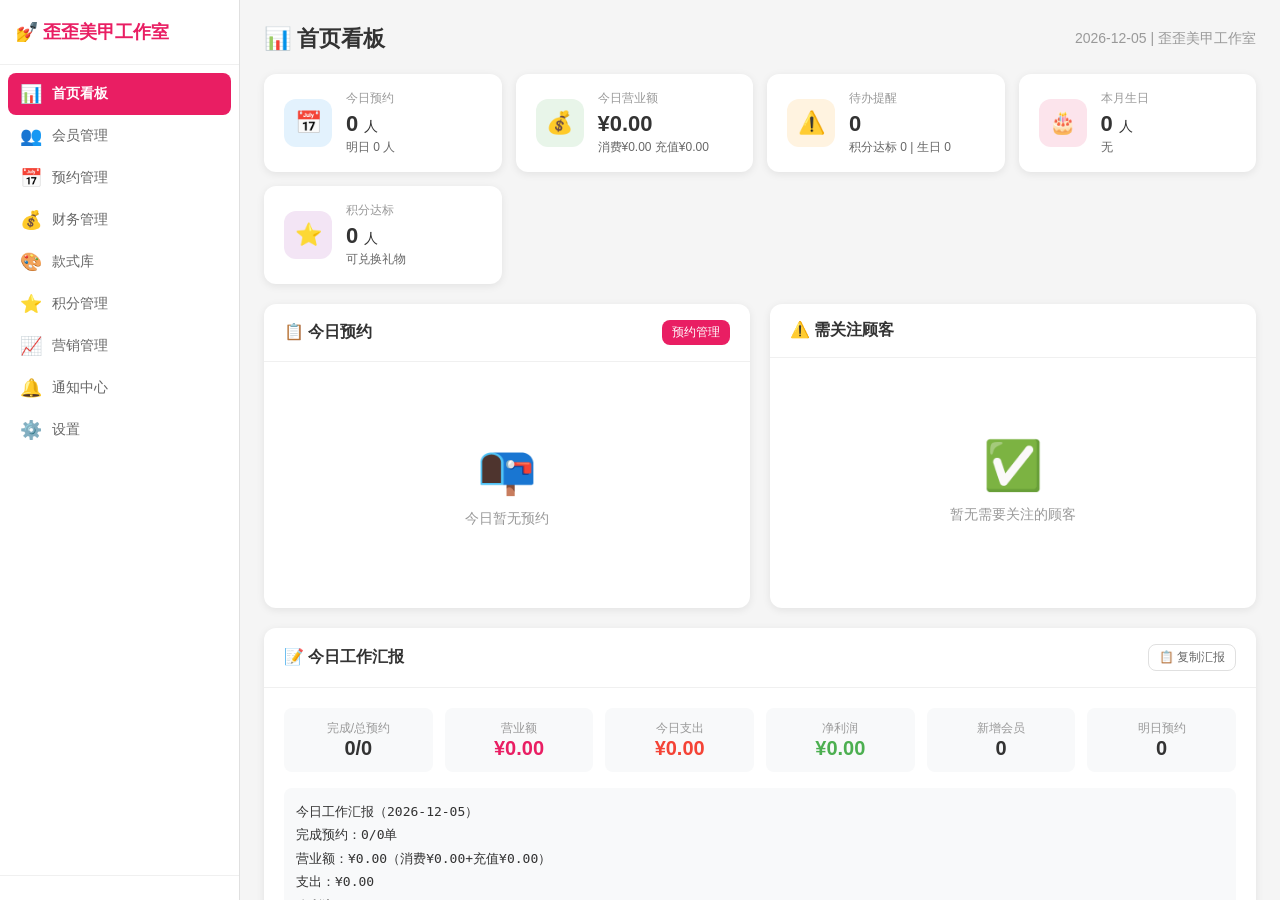
==== index.html @ 4e023d1d "歪歪美甲工作室 完整部署" ====
<!DOCTYPE html>
<html lang="zh-CN">
<head>
<meta charset="UTF-8">
<meta name="viewport" content="width=device-width, initial-scale=1.0, maximum-scale=1.0, user-scalable=no, viewport-fit=cover">
<title>歪歪美甲工作室</title>

<!-- PWA Manifest -->
<link rel="manifest" href="/manifest.json">
<meta name="apple-mobile-web-app-capable" content="yes">
<meta name="apple-mobile-web-app-status-bar-style" content="black-translucent">
<meta name="apple-mobile-web-app-title" content="歪歪美甲">
<link rel="apple-touch-icon" href="/icons/icon-192x192.png">
<link rel="icon" type="image/png" sizes="192x192" href="/icons/icon-192x192.png">
<meta name="theme-color" content="#e91e63">
<meta name="mobile-web-app-capable" content="yes">

<link rel="stylesheet" href="style.css">
</head>
<body>

<!-- 侧边导航（桌面端） -->
<nav id="sidebar">
  <div class="sidebar-header">
    <h1 class="logo">💅 歪歪美甲工作室</h1>
  </div>
  <div class="sidebar-nav">
    <div class="nav-item active" data-route="dashboard" onclick="Router.go('dashboard')">
      <span class="nav-icon">📊</span>
      <span>首页看板</span>
    </div>
    <div class="nav-item" data-route="members" onclick="Router.go('members')">
      <span class="nav-icon">👥</span>
      <span>会员管理</span>
    </div>
    <div class="nav-item" data-route="appointments" onclick="Router.go('appointments')">
      <span class="nav-icon">📅</span>
      <span>预约管理</span>
    </div>
    <div class="nav-item" data-route="finance" onclick="Router.go('finance')">
      <span class="nav-icon">💰</span>
      <span>财务管理</span>
    </div>
    <div class="nav-item" data-route="styles" onclick="Router.go('styles')">
      <span class="nav-icon">🎨</span>
      <span>款式库</span>
    </div>
    <div class="nav-item" data-route="points" onclick="Router.go('points')">
      <span class="nav-icon">⭐</span>
      <span>积分管理</span>
    </div>
    <div class="nav-item" data-route="marketing" onclick="Router.go('marketing')">
      <span class="nav-icon">📈</span>
      <span>营销管理</span>
    </div>
    <div class="nav-item" data-route="notifications" onclick="Router.go('notifications')">
      <span class="nav-icon">🔔</span>
      <span>通知中心</span>
      <span class="nav-badge" id="notif-badge" style="display:none">0</span>
    </div>
    <div class="nav-item" data-route="settings" onclick="Router.go('settings')">
      <span class="nav-icon">⚙️</span>
      <span>设置</span>
    </div>
  </div>
  <div class="sidebar-footer">
    <div class="sidebar-date" id="sidebar-date"></div>
  </div>
</nav>

<!-- 主内容区 -->
<div id="main-content"></div>

<!-- 移动端底部导航 -->
<nav id="mobile-nav">
  <div class="mobile-nav-item active" data-route="dashboard" onclick="Router.go('dashboard')">
    <span>📊</span><small>首页</small>
  </div>
  <div class="mobile-nav-item" data-route="members" onclick="Router.go('members')">
    <span>👥</span><small>会员</small>
  </div>
  <div class="mobile-nav-item" data-route="appointments" onclick="Router.go('appointments')">
    <span>📅</span><small>预约</small>
  </div>
  <div class="mobile-nav-item" data-route="finance" onclick="Router.go('finance')">
    <span>💰</span><small>财务</small>
  </div>
  <div class="mobile-nav-item" data-route="notifications" onclick="Router.go('notifications')">
    <span>🔔</span><small>通知</small>
    <span class="mobile-badge" id="notif-badge-mobile" style="display:none">0</span>
  </div>
</nav>

<!-- Toast 容器 -->
<div id="toast-container"></div>

<!-- 弹幕容器 -->
<div id="danmaku-container"></div>

<script src="app.js"></script>
<script src="views.js"></script>

<!-- PWA Service Worker -->
<script>
if ('serviceWorker' in navigator) {
  navigator.serviceWorker.register('/sw.js').then(function(reg) {
    console.log('✅ Service Worker 注册成功', reg.scope);
  }).catch(function(err) {
    console.log('❌ Service Worker 注册失败', err);
  });
}
</script>
</body>
</html>
---- style.css ----
/* ============================================================
   美甲工作室管理工作台 - style.css
   桌面看板风格，响应式适配
   ============================================================ */

/* --- CSS 变量 --- */
:root {
  --primary: #e91e63;
  --primary-light: #fce4ec;
  --primary-dark: #c2185b;
  --safe-area-top: env(safe-area-inset-top, 0px);
  --safe-area-bottom: env(safe-area-inset-bottom, 0px);
  --safe-area-left: env(safe-area-inset-left, 0px);
  --safe-area-right: env(safe-area-inset-right, 0px);
  --bg: #f5f5f5;
  --surface: #ffffff;
  --surface-hover: #fafafa;
  --text: #333333;
  --text-secondary: #666666;
  --text-muted: #999999;
  --border: #e0e0e0;
  --border-light: #f0f0f0;
  --success: #4caf50;
  --success-bg: #e8f5e9;
  --warning: #ff9800;
  --warning-bg: #fff3e0;
  --danger: #f44336;
  --danger-bg: #ffebee;
  --info: #2196f3;
  --info-bg: #e3f2fd;
  --radius: 12px;
  --radius-sm: 8px;
  --radius-xs: 4px;
  --shadow: 0 2px 8px rgba(0,0,0,0.08);
  --shadow-lg: 0 4px 20px rgba(0,0,0,0.12);
  --sidebar-width: 240px;
  --mobile-nav-height: 64px;
  --font: -apple-system, BlinkMacSystemFont, 'Segoe UI', 'PingFang SC', 'Microsoft YaHei', sans-serif;
}

/* --- Reset --- */
*, *::before, *::after {
  box-sizing: border-box;
  margin: 0;
  padding: 0;
}

html, body {
  font-family: var(--font);
  font-size: 14px;
  color: var(--text);
  background: var(--bg);
  height: 100%;
  overflow-x: auto;
  -webkit-font-smoothing: antialiased;
}

a { color: var(--primary); text-decoration: none; }
button { font-family: var(--font); cursor: pointer; border: none; }
input, select, textarea { font-family: var(--font); font-size: 14px; }

/* --- 布局 --- */
body {
  display: flex;
  min-height: 100vh;
  padding-top: var(--safe-area-top);
  padding-bottom: var(--safe-area-bottom);
  padding-left: var(--safe-area-left);
  padding-right: var(--safe-area-right);
}

/* 侧边导航 */
#sidebar {
  width: var(--sidebar-width);
  min-width: var(--sidebar-width);
  background: var(--surface);
  border-right: 1px solid var(--border);
  display: flex;
  flex-direction: column;
  position: fixed;
  top: 0;
  left: 0;
  bottom: 0;
  z-index: 100;
  transition: transform 0.3s ease;
}

.sidebar-header {
  padding: 20px 16px;
  border-bottom: 1px solid var(--border-light);
}

.logo {
  font-size: 18px;
  font-weight: 700;
  color: var(--primary);
}

.sidebar-nav {
  flex: 1;
  overflow-y: auto;
  padding: 8px;
}

.nav-item {
  display: flex;
  align-items: center;
  gap: 10px;
  padding: 10px 12px;
  border-radius: var(--radius-sm);
  cursor: pointer;
  color: var(--text-secondary);
  font-size: 14px;
  transition: all 0.2s;
  position: relative;
}

.nav-item:hover {
  background: var(--primary-light);
  color: var(--primary);
}

.nav-item.active {
  background: var(--primary);
  color: #fff;
  font-weight: 600;
}

.nav-icon { font-size: 18px; }

.nav-badge {
  position: absolute;
  right: 10px;
  background: var(--danger);
  color: #fff;
  font-size: 11px;
  min-width: 18px;
  height: 18px;
  border-radius: 9px;
  display: flex;
  align-items: center;
  justify-content: center;
  font-weight: 600;
}

.sidebar-footer {
  padding: 12px 16px;
  border-top: 1px solid var(--border-light);
  font-size: 12px;
  color: var(--text-muted);
}

/* 主内容区 */
#main-content {
  flex: 1;
  margin-left: var(--sidebar-width);
  padding: 24px;
  min-height: 100vh;
  padding-bottom: 100px;
  overflow-x: auto;
  -webkit-overflow-scrolling: touch;
}

/* 移动端底部导航 */
#mobile-nav {
  display: none;
  position: fixed;
  bottom: 0;
  left: 0;
  right: 0;
  height: var(--mobile-nav-height);
  background: var(--surface);
  border-top: 1px solid var(--border);
  z-index: 100;
  justify-content: space-around;
  align-items: center;
  padding-bottom: env(safe-area-inset-bottom, 0);
}

.mobile-nav-item {
  display: flex;
  flex-direction: column;
  align-items: center;
  gap: 2px;
  cursor: pointer;
  color: var(--text-muted);
  padding: 6px 10px;
  border-radius: var(--radius-sm);
  position: relative;
  transition: all 0.2s;
}

.mobile-nav-item span { font-size: 20px; }
.mobile-nav-item small { font-size: 10px; }

.mobile-nav-item.active {
  color: var(--primary);
  background: var(--primary-light);
}

.mobile-badge {
  position: absolute;
  top: 2px;
  right: 2px;
  background: var(--danger);
  color: #fff;
  font-size: 10px;
  min-width: 16px;
  height: 16px;
  border-radius: 8px;
  display: flex;
  align-items: center;
  justify-content: center;
  font-weight: 600;
}

/* --- 组件样式 --- */

/* 统计卡片 */
.stat-card {
  background: var(--surface);
  border-radius: var(--radius);
  padding: 16px 20px;
  box-shadow: var(--shadow);
  display: flex;
  align-items: center;
  gap: 14px;
  transition: transform 0.2s, box-shadow 0.2s;
}

.stat-card:hover {
  transform: translateY(-2px);
  box-shadow: var(--shadow-lg);
}

.stat-icon {
  width: 48px;
  height: 48px;
  border-radius: 12px;
  display: flex;
  align-items: center;
  justify-content: center;
  font-size: 22px;
  flex-shrink: 0;
}

.stat-info { flex: 1; min-width: 0; }
.stat-title { font-size: 12px; color: var(--text-muted); margin-bottom: 4px; }
.stat-value { font-size: 22px; font-weight: 700; color: var(--text); }
.stat-sub { font-size: 12px; color: var(--text-secondary); margin-top: 2px; }

/* 按钮 */
.btn {
  display: inline-flex;
  align-items: center;
  justify-content: center;
  gap: 6px;
  padding: 8px 16px;
  border-radius: var(--radius-sm);
  font-size: 14px;
  font-weight: 500;
  transition: all 0.2s;
  white-space: nowrap;
}

.btn-primary { background: var(--primary); color: #fff; }
.btn-primary:hover { background: var(--primary-dark); }
.btn-outline { background: transparent; color: var(--text-secondary); border: 1px solid var(--border); }
.btn-outline:hover { border-color: var(--primary); color: var(--primary); }
.btn-danger { background: var(--danger); color: #fff; }
.btn-danger:hover { background: #d32f2f; }
.btn-success { background: var(--success); color: #fff; }
.btn-success:hover { background: #388e3c; }
.btn-sm { padding: 4px 10px; font-size: 12px; }
.btn-lg { padding: 12px 24px; font-size: 16px; }
.btn-icon { padding: 6px; border-radius: 50%; min-width: 32px; height: 32px; }

/* 标签 */
.badge {
  display: inline-block;
  padding: 2px 8px;
  border-radius: 10px;
  font-size: 11px;
  font-weight: 600;
}

.badge-default { background: #f0f0f0; color: #666; }
.badge-primary { background: var(--primary-light); color: var(--primary); }
.badge-success { background: var(--success-bg); color: var(--success); }
.badge-warning { background: var(--warning-bg); color: var(--warning); }
.badge-danger { background: var(--danger-bg); color: var(--danger); }
.badge-info { background: var(--info-bg); color: var(--info); }

/* 卡片 */
.card {
  background: var(--surface);
  border-radius: var(--radius);
  box-shadow: var(--shadow);
  overflow: hidden;
}

.card-header {
  padding: 16px 20px;
  border-bottom: 1px solid var(--border-light);
  display: flex;
  align-items: center;
  justify-content: space-between;
}

.card-header h3 {
  font-size: 16px;
  font-weight: 600;
}

.card-body {
  padding: 20px;
}

/* 表格 */
.table-wrap {
  overflow-x: auto;
}

table {
  width: 100%;
  border-collapse: collapse;
  font-size: 13px;
}

th, td {
  padding: 10px 12px;
  text-align: left;
  border-bottom: 1px solid var(--border-light);
}

th {
  font-weight: 600;
  color: var(--text-secondary);
  background: #fafafa;
  white-space: nowrap;
}

tr:hover td {
  background: #fafafa;
}

/* 表单 */
.form-group {
  margin-bottom: 14px;
}

.form-group label {
  display: block;
  font-size: 13px;
  font-weight: 600;
  color: var(--text-secondary);
  margin-bottom: 4px;
}

.form-group input,
.form-group select,
.form-group textarea {
  width: 100%;
  padding: 8px 12px;
  border: 1px solid var(--border);
  border-radius: var(--radius-xs);
  font-size: 14px;
  color: var(--text);
  background: var(--surface);
  transition: border-color 0.2s;
}

.form-group input:focus,
.form-group select:focus,
.form-group textarea:focus {
  outline: none;
  border-color: var(--primary);
  box-shadow: 0 0 0 3px var(--primary-light);
}

.form-group textarea {
  resize: vertical;
  min-height: 60px;
}

.form-row {
  display: flex;
  gap: 12px;
}

.form-row .form-group {
  flex: 1;
}

/* 弹窗 */
.modal-overlay {
  position: fixed;
  inset: 0;
  background: rgba(0,0,0,0.5);
  z-index: 1000;
  display: flex;
  align-items: center;
  justify-content: center;
  padding: 20px;
  animation: fadeIn 0.2s ease;
}

.modal {
  background: var(--surface);
  border-radius: var(--radius);
  box-shadow: var(--shadow-lg);
  width: 100%;
  max-width: 520px;
  max-height: 85vh;
  display: flex;
  flex-direction: column;
  animation: slideUp 0.25s ease;
}

.modal-wide { max-width: 720px; }
.modal-sm { max-width: 380px; }

.modal-header {
  padding: 16px 20px;
  border-bottom: 1px solid var(--border-light);
  display: flex;
  align-items: center;
  justify-content: space-between;
  flex-shrink: 0;
}

.modal-header h3 {
  font-size: 16px;
  font-weight: 600;
}

.modal-close {
  width: 32px;
  height: 32px;
  border-radius: 50%;
  background: transparent;
  font-size: 20px;
  color: var(--text-muted);
  display: flex;
  align-items: center;
  justify-content: center;
  transition: all 0.2s;
}

.modal-close:hover {
  background: #f0f0f0;
  color: var(--text);
}

.modal-body {
  padding: 20px;
  overflow-y: auto;
  flex: 1;
}

.modal-footer {
  padding: 12px 20px;
  border-top: 1px solid var(--border-light);
  display: flex;
  justify-content: flex-end;
  gap: 10px;
  flex-shrink: 0;
}

/* 页面标题 */
.page-header {
  display: flex;
  align-items: center;
  justify-content: space-between;
  margin-bottom: 20px;
  flex-wrap: wrap;
  gap: 12px;
}

.page-title {
  font-size: 22px;
  font-weight: 700;
}

/* 统计卡片网格 */
.stats-grid {
  display: grid;
  grid-template-columns: repeat(auto-fill, minmax(200px, 1fr));
  gap: 14px;
  margin-bottom: 20px;
}

/* 内容网格 */
.content-grid {
  display: grid;
  grid-template-columns: 1fr 1fr;
  gap: 20px;
  margin-bottom: 20px;
}

.content-full {
  grid-column: 1 / -1;
}

/* 弹幕 */
#danmaku-container {
  position: fixed;
  bottom: 80px;
  left: 0;
  right: 0;
  z-index: 500;
  pointer-events: none;
  display: flex;
  flex-direction: column;
  align-items: flex-end;
  gap: 6px;
  padding-right: 20px;
}

.danmaku-item {
  pointer-events: auto;
  background: var(--surface);
  border-left: 4px solid var(--primary);
  border-radius: var(--radius-sm);
  padding: 8px 14px;
  font-size: 13px;
  box-shadow: var(--shadow-lg);
  cursor: pointer;
  max-width: 360px;
  white-space: nowrap;
  overflow: hidden;
  text-overflow: ellipsis;
  transition: transform 0.2s;
}

.danmaku-item:hover {
  transform: scale(1.02);
}

.danmaku-tag {
  font-weight: 600;
  font-size: 11px;
  color: var(--primary);
}

/* Toast */
#toast-container {
  position: fixed;
  top: 20px;
  right: 20px;
  z-index: 10000;
  display: flex;
  flex-direction: column;
  gap: 8px;
}

/* 空状态 */
.empty-state {
  text-align: center;
  padding: 60px 20px;
  color: var(--text-muted);
}

.empty-icon {
  font-size: 48px;
  margin-bottom: 12px;
}

/* 搜索栏 */
.search-bar {
  display: flex;
  gap: 10px;
  align-items: center;
  margin-bottom: 16px;
  flex-wrap: wrap;
}

.search-input {
  flex: 1;
  min-width: 200px;
  padding: 8px 14px;
  border: 1px solid var(--border);
  border-radius: 20px;
  font-size: 14px;
  background: var(--surface);
}

.search-input:focus {
  outline: none;
  border-color: var(--primary);
  box-shadow: 0 0 0 3px var(--primary-light);
}

/* 选项卡 */
.tabs {
  display: flex;
  gap: 4px;
  border-bottom: 2px solid var(--border-light);
  margin-bottom: 16px;
  overflow-x: auto;
}

.tab {
  padding: 8px 16px;
  cursor: pointer;
  color: var(--text-secondary);
  font-size: 14px;
  font-weight: 500;
  border-bottom: 2px solid transparent;
  margin-bottom: -2px;
  white-space: nowrap;
  transition: all 0.2s;
}

.tab:hover { color: var(--primary); }
.tab.active {
  color: var(--primary);
  border-bottom-color: var(--primary);
}

/* 会员卡片网格 */
.member-grid {
  display: grid;
  grid-template-columns: repeat(auto-fill, minmax(280px, 1fr));
  gap: 14px;
}

.member-card {
  background: var(--surface);
  border-radius: var(--radius);
  box-shadow: var(--shadow);
  padding: 16px;
  cursor: pointer;
  transition: all 0.2s;
  border: 2px solid transparent;
}

.member-card:hover {
  box-shadow: var(--shadow-lg);
  border-color: var(--primary-light);
}

.member-card-header {
  display: flex;
  align-items: center;
  gap: 10px;
  margin-bottom: 10px;
}

.member-avatar {
  width: 40px;
  height: 40px;
  border-radius: 50%;
  background: var(--primary-light);
  color: var(--primary);
  display: flex;
  align-items: center;
  justify-content: center;
  font-size: 16px;
  font-weight: 700;
}

.member-name {
  font-size: 15px;
  font-weight: 600;
}

.member-phone {
  font-size: 12px;
  color: var(--text-muted);
}

.member-stats {
  display: grid;
  grid-template-columns: 1fr 1fr;
  gap: 6px;
}

.member-stat {
  font-size: 12px;
  color: var(--text-secondary);
}

.member-stat strong {
  display: block;
  font-size: 15px;
  color: var(--text);
}

.member-actions {
  display: flex;
  gap: 6px;
  margin-top: 10px;
  padding-top: 10px;
  border-top: 1px solid var(--border-light);
}

/* 款式卡片 */
.style-grid {
  display: grid;
  grid-template-columns: repeat(auto-fill, minmax(220px, 1fr));
  gap: 14px;
}

.style-card {
  background: var(--surface);
  border-radius: var(--radius);
  box-shadow: var(--shadow);
  overflow: hidden;
  transition: all 0.2s;
}

.style-card:hover {
  box-shadow: var(--shadow-lg);
  transform: translateY(-2px);
}

.style-image {
  width: 100%;
  height: 180px;
  object-fit: cover;
  background: #f0f0f0;
  display: flex;
  align-items: center;
  justify-content: center;
  color: var(--text-muted);
  font-size: 32px;
}

.style-info {
  padding: 12px;
}

.style-name {
  font-weight: 600;
  font-size: 14px;
  margin-bottom: 4px;
}

.style-price {
  color: var(--primary);
  font-weight: 700;
  font-size: 16px;
}

.style-meta {
  display: flex;
  align-items: center;
  justify-content: space-between;
  margin-top: 6px;
}

/* 预约日历 */
.calendar-nav {
  display: flex;
  align-items: center;
  gap: 10px;
  margin-bottom: 16px;
}

.calendar-nav h3 {
  font-size: 16px;
  font-weight: 600;
  min-width: 100px;
  text-align: center;
}

.calendar-grid {
  display: grid;
  grid-template-columns: repeat(7, 1fr);
  gap: 4px;
}

.calendar-day-header {
  text-align: center;
  font-size: 12px;
  font-weight: 600;
  color: var(--text-muted);
  padding: 8px 0;
}

.calendar-day {
  aspect-ratio: 1;
  display: flex;
  flex-direction: column;
  align-items: center;
  justify-content: center;
  border-radius: var(--radius-sm);
  cursor: pointer;
  font-size: 13px;
  transition: all 0.2s;
  position: relative;
}

.calendar-day:hover {
  background: var(--primary-light);
}

.calendar-day.today {
  background: var(--primary);
  color: #fff;
  font-weight: 700;
}

.calendar-day.selected {
  background: var(--primary-light);
  color: var(--primary);
  font-weight: 600;
}

.calendar-day.other-month {
  color: #ccc;
}

.calendar-day.has-appointment::after {
  content: '';
  position: absolute;
  bottom: 4px;
  width: 6px;
  height: 6px;
  border-radius: 50%;
  background: var(--primary);
}

.calendar-day.today.has-appointment::after {
  background: #fff;
}

/* 预约时间轴 */
.appointment-timeline {
  margin-top: 16px;
}

.appointment-item {
  display: flex;
  align-items: center;
  gap: 12px;
  padding: 12px 16px;
  background: var(--surface);
  border-radius: var(--radius-sm);
  box-shadow: var(--shadow);
  margin-bottom: 8px;
  cursor: pointer;
  transition: all 0.2s;
}

.appointment-item:hover {
  box-shadow: var(--shadow-lg);
}

.appointment-item.apt-completed {
  opacity: 0.6;
  background: #f5f5f5;
}

.appointment-item.apt-completed .appointment-time,
.appointment-item.apt-completed .appointment-customer,
.appointment-item.apt-completed .appointment-style {
  text-decoration: line-through;
  color: #999;
}

.appointment-item:not(.apt-completed) .appointment-time,
.appointment-item:not(.apt-completed) .appointment-customer {
  color: #e91e63;
}

.appointment-time {
  font-weight: 700;
  font-size: 15px;
  color: var(--primary);
  min-width: 70px;
}

.appointment-info {
  flex: 1;
  min-width: 0;
}

.appointment-customer {
  font-weight: 600;
  font-size: 14px;
}

.appointment-style {
  font-size: 12px;
  color: var(--text-muted);
}

.appointment-status {
  flex-shrink: 0;
}

/* 通知列表 */
.notification-item {
  display: flex;
  align-items: flex-start;
  gap: 12px;
  padding: 12px 16px;
  background: var(--surface);
  border-radius: var(--radius-sm);
  box-shadow: var(--shadow);
  margin-bottom: 8px;
  border-left: 4px solid var(--border);
}

.notification-item.unread {
  background: #fafafa;
  border-left-color: var(--primary);
}

.notification-content {
  flex: 1;
  min-width: 0;
}

.notification-title {
  font-weight: 600;
  font-size: 13px;
  margin-bottom: 2px;
}

.notification-text {
  font-size: 13px;
  color: var(--text-secondary);
  line-height: 1.5;
}

.notification-time {
  font-size: 11px;
  color: var(--text-muted);
  margin-top: 4px;
}

.notification-actions {
  display: flex;
  flex-direction: column;
  gap: 4px;
  flex-shrink: 0;
}

/* 图表占位 */
.chart-container {
  background: var(--surface);
  border-radius: var(--radius);
  box-shadow: var(--shadow);
  padding: 20px;
  margin-bottom: 16px;
}

.chart-title {
  font-size: 14px;
  font-weight: 600;
  margin-bottom: 12px;
}

.bar-chart {
  display: flex;
  align-items: flex-end;
  gap: 8px;
  height: 200px;
  padding-top: 20px;
}

.bar-col {
  flex: 1;
  display: flex;
  flex-direction: column;
  align-items: center;
  gap: 6px;
}

.bar-value {
  font-size: 12px;
  font-weight: 600;
  color: var(--text-secondary);
}

.bar-fill {
  width: 100%;
  max-width: 40px;
  border-radius: 4px 4px 0 0;
  transition: height 0.5s ease;
  background: var(--primary);
  opacity: 0.8;
}

.bar-label {
  font-size: 11px;
  color: var(--text-muted);
}

/* 快速操作按钮组 */
.quick-actions {
  display: flex;
  gap: 8px;
  flex-wrap: wrap;
}

/* 标签筛选 */
.filter-tags {
  display: flex;
  gap: 6px;
  flex-wrap: wrap;
}

.filter-tag {
  padding: 4px 12px;
  border-radius: 16px;
  font-size: 12px;
  cursor: pointer;
  background: #f0f0f0;
  color: var(--text-secondary);
  transition: all 0.2s;
}

.filter-tag:hover, .filter-tag.active {
  background: var(--primary);
  color: #fff;
}

/* 快捷价格按钮 */
.price-chips {
  display: flex;
  gap: 6px;
  flex-wrap: wrap;
}

.price-chip {
  padding: 4px 12px;
  border-radius: 16px;
  font-size: 13px;
  cursor: pointer;
  background: var(--primary-light);
  color: var(--primary);
  font-weight: 600;
  transition: all 0.2s;
}

.price-chip:hover {
  background: var(--primary);
  color: #fff;
}

/* 预览图片 */
.preview-image {
  max-width: 100%;
  max-height: 200px;
  border-radius: var(--radius-sm);
  object-fit: cover;
  margin-top: 8px;
}

/* --- 动画 --- */
@keyframes fadeIn {
  from { opacity: 0; }
  to { opacity: 1; }
}

@keyframes slideUp {
  from { opacity: 0; transform: translateY(20px); }
  to { opacity: 1; transform: translateY(0); }
}

@keyframes toastIn {
  from { opacity: 0; transform: translateX(100px); }
  to { opacity: 1; transform: translateX(0); }
}

@keyframes toastOut {
  from { opacity: 1; transform: translateX(0); }
  to { opacity: 0; transform: translateX(100px); }
}

@keyframes danmakuSlide {
  from { transform: translateX(100vw); opacity: 0; }
  5% { opacity: 1; }
  90% { opacity: 1; }
  to { transform: translateX(-100%); opacity: 0; }
}

@keyframes pulse {
  from { transform: scale(1); }
  to { transform: scale(1.03); }
}

/* --- 响应式 --- */
@media (max-width: 1024px) {
  .content-grid {
    grid-template-columns: 1fr;
  }

  .stats-grid {
    grid-template-columns: repeat(auto-fill, minmax(160px, 1fr));
  }

  .member-grid {
    grid-template-columns: repeat(auto-fill, minmax(240px, 1fr));
  }
}

@media (max-width: 768px) {
  #sidebar {
    display: flex;
    width: 80px;
    min-width: 80px;
  }

  .sidebar-header { padding: 10px 4px; text-align: center; }
  .logo { font-size: 11px; font-weight: 700; color: var(--primary); white-space: nowrap; }

  .nav-item {
    justify-content: center;
    padding: 10px 4px;
    border-radius: 8px;
    flex-direction: column;
    gap: 2px;
    font-size: 10px;
  }
  .nav-item span:not(.nav-icon) {
    display: block;
    font-size: 10px;
    text-align: center;
    line-height: 1.2;
  }
  .nav-icon { font-size: 16px; }
  .nav-badge { right: 2px; top: 2px; font-size: 8px; min-width: 12px; height: 12px; }

  .sidebar-nav { padding: 4px; gap: 2px; display: flex; flex-direction: column; }
  .sidebar-footer { display: none; }

  #mobile-nav { display: none; }

  #main-content {
    margin-left: 80px;
    padding: 12px;
    padding-bottom: 24px;
  }

  .stats-grid {
    grid-template-columns: repeat(2, 1fr);
    gap: 8px;
  }

  .stat-card {
    padding: 10px;
    gap: 6px;
  }

  .stat-icon {
    width: 32px;
    height: 32px;
    font-size: 14px;
  }

  .stat-value { font-size: 16px; }

  .member-grid {
    grid-template-columns: 1fr;
  }

  .style-grid {
    grid-template-columns: repeat(2, 1fr);
    gap: 8px;
  }

  .form-row {
    flex-direction: column;
  }

  .modal {
    max-width: 100%;
    margin: 0;
    border-radius: var(--radius) var(--radius) 0 0;
    max-height: 90vh;
  }

  .modal-overlay {
    align-items: flex-end;
    padding: 0;
  }

  #danmaku-container {
    bottom: 20px;
    padding-right: 10px;
  }

  .danmaku-item {
    max-width: 240px;
    font-size: 11px;
  }

  .page-header {
    flex-direction: column;
    align-items: flex-start;
  }
}

@media (min-width: 769px) and (max-width: 1024px) {
  #sidebar {
    width: 72px;
    min-width: 72px;
  }

  .sidebar-header { padding: 16px 8px; }
  .logo { font-size: 0; }
  .logo::before { content: '💅'; font-size: 22px; }
  .nav-item span:not(.nav-icon) { display: none; }
  .nav-item { justify-content: center; padding: 10px 8px; }
  .nav-badge { right: 2px; top: 2px; }

  #main-content {
    margin-left: 72px;
  }
}
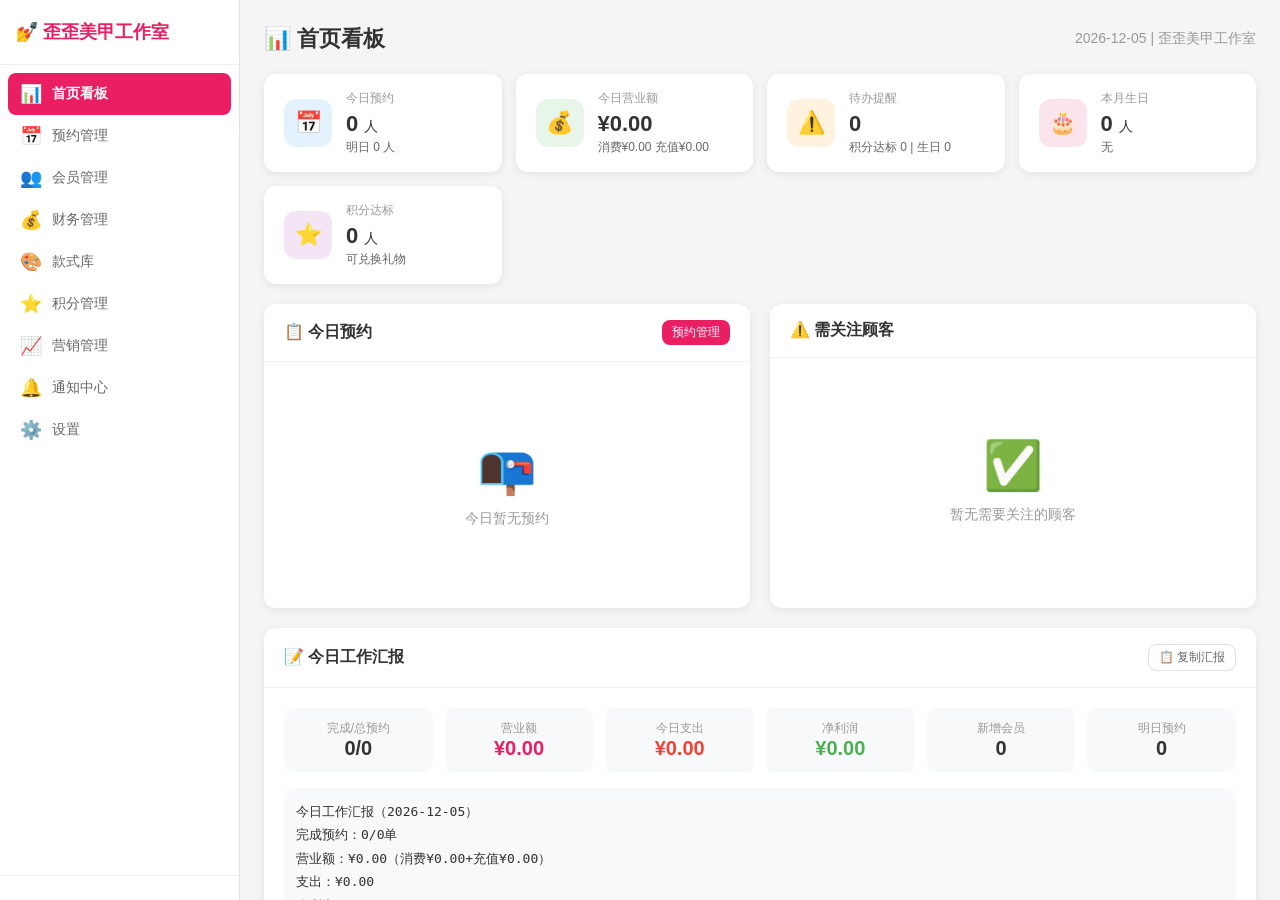
==== commit 03e13fb8: "调整导航顺序: 预约管理移到会员管理前面" ====
--- a/index.html
+++ b/index.html
@@ -29,13 +29,13 @@
       <span class="nav-icon">📊</span>
       <span>首页看板</span>
     </div>
+    <div class="nav-item" data-route="appointments" onclick="Router.go('appointments')">
+      <span class="nav-icon">📅</span>
+      <span>预约管理</span>
+    </div>
     <div class="nav-item" data-route="members" onclick="Router.go('members')">
       <span class="nav-icon">👥</span>
       <span>会员管理</span>
-    </div>
-    <div class="nav-item" data-route="appointments" onclick="Router.go('appointments')">
-      <span class="nav-icon">📅</span>
-      <span>预约管理</span>
     </div>
     <div class="nav-item" data-route="finance" onclick="Router.go('finance')">
       <span class="nav-icon">💰</span>
